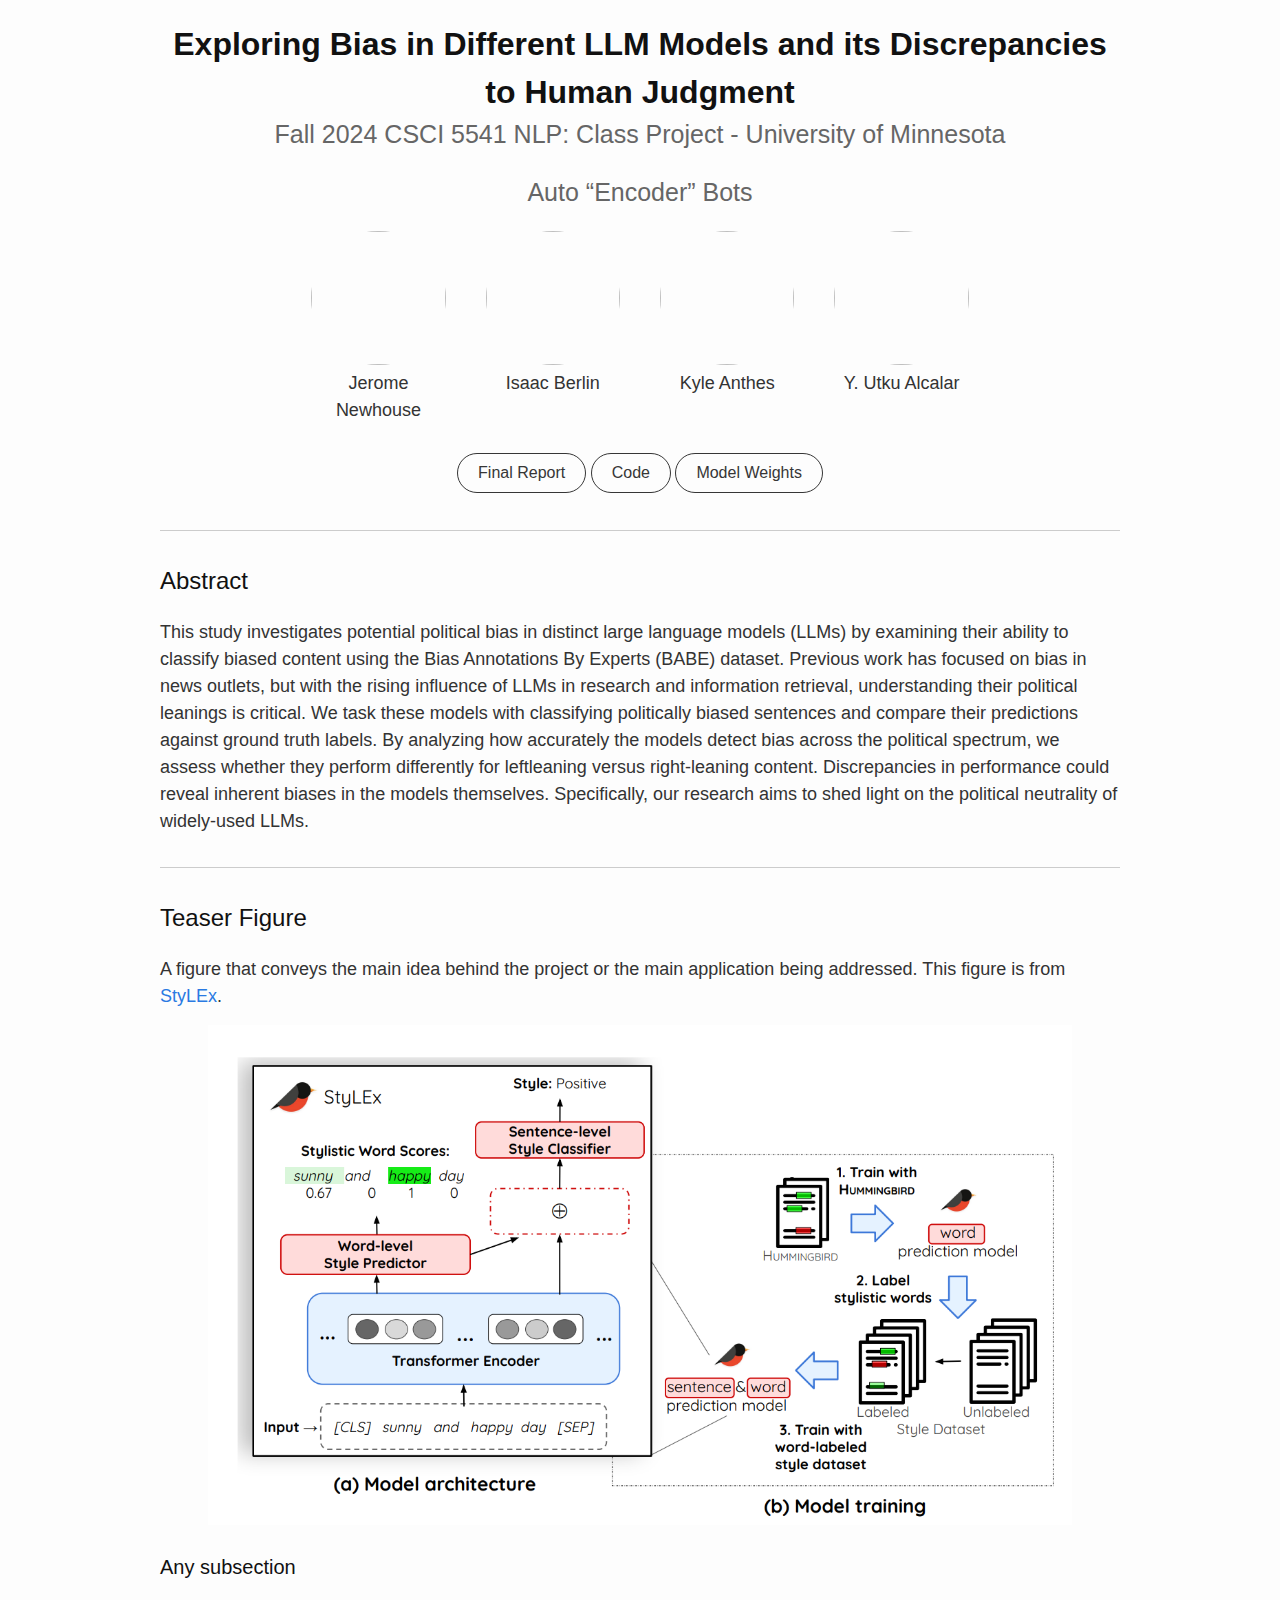
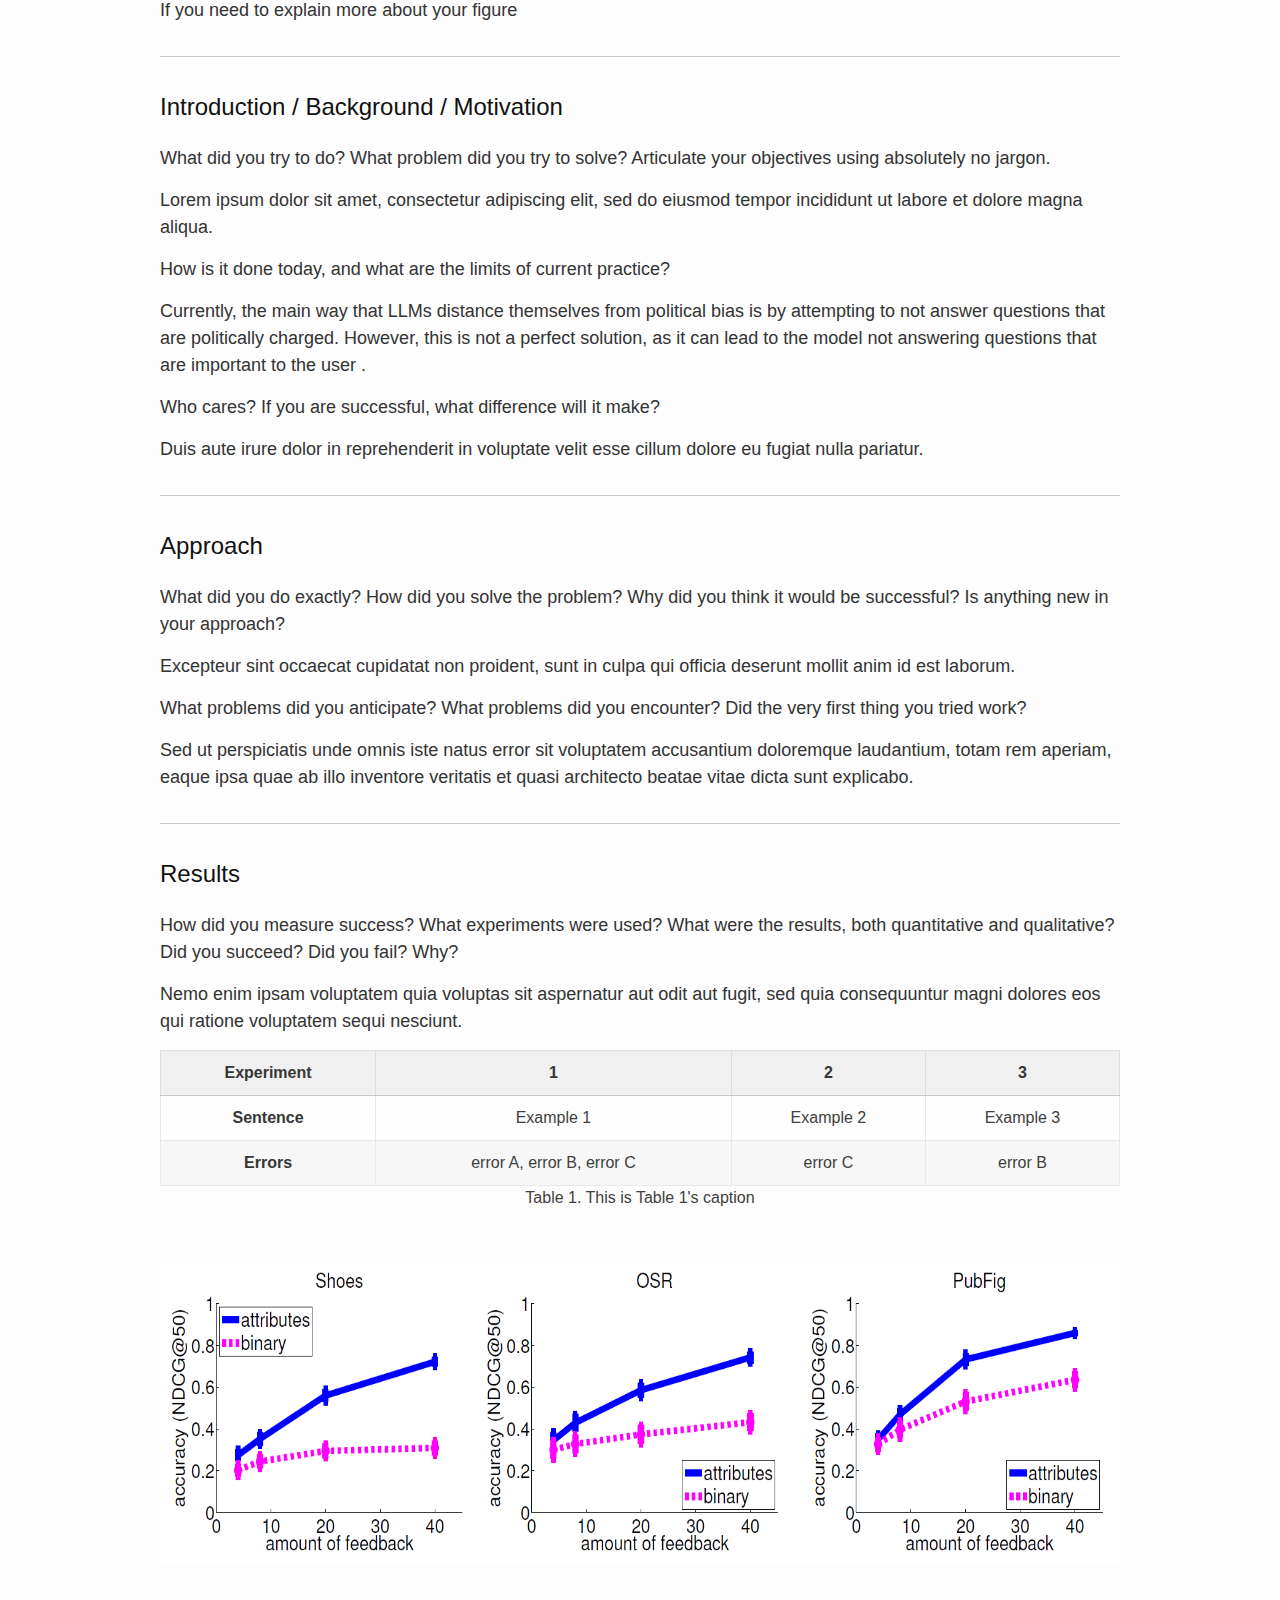
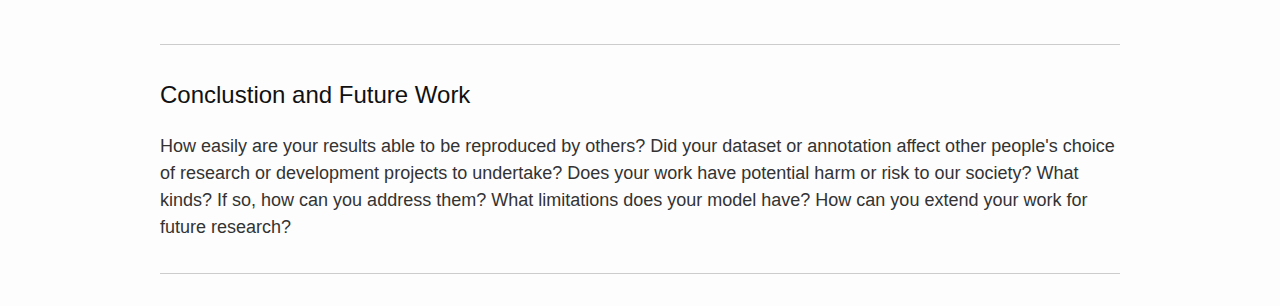
==== webpage/index.html @ 8a313037 "added base files for webpage" ====
<!DOCTYPE html>
<!-- saved from url=(0014)about:internet -->
<html lang=" en-US"><head><meta http-equiv="Content-Type" content="text/html; charset=UTF-8">
  
  <meta http-equiv="X-UA-Compatible" content="IE=edge">
  <meta name="viewport" content="width=device-width, initial-scale=1">
  <title>NLP Class Project | Fall 2024 CSCI 5541 | University of Minnesota</title>

  <link rel="stylesheet" href="./files/bulma.min.css" />

  <link rel="stylesheet" href="./files/styles.css">
  <link rel="preconnect" href="https://fonts.gstatic.com/">
  <link href="./files/css2" rel="stylesheet">
  <link href="./files/css" rel="stylesheet">


  <base href="." target="_blank"></head>


<body>
  <div>
    <div class="wrapper">
      <h1 style="font-family: &#39;Lato&#39;, sans-serif;">Exploring Bias in Different LLM Models and its Discrepancies to Human Judgment</h1>
      <h4 style="font-family: &#39;Lato&#39;, sans-serif; ">Fall 2024 CSCI 5541 NLP: Class Project - University of Minnesota</h4>
      <h4 style="font-family: &#39;Lato&#39;, sans-serif; ">Auto “Encoder” Bots</h4>

      <div class="authors-wrapper">
        
        <div class="author-container">
          <div class="author-image">
                        
              <img src="">
            
            
          </div>
          <p>
                        
            Jerome Newhouse
            
          </p>
        </div>
        
        <div class="author-container">
          <div class="author-image">
            
            <img src="">
            
          </div>
          <p>
            
            Isaac Berlin
            
          </p>
        </div>
        
        <div class="author-container">
          <div class="author-image">
            
              <img src="">            
            
          </div>
          <p>
              Kyle Anthes
          </p>
        </div>
        
        <div class="author-container">
          <div class="author-image">
                        
              <img src="">
            
          </div>
          <p>
            Y. Utku Alcalar
          </p>
        </div>
        
      </div>

      <br/>

      <div class="authors-wrapper">
        <div class="publication-links">
          <!-- Github link -->
          <span class="link-block">
            <a
              href=""
              target="_blank"
              class="external-link button is-normal is-rounded is-dark is-outlined"
            >
            <span>Final Report</span>
            </a>
          </span>
          <span class="link-block">
            <a
              href=""
              target="_blank"
              class="external-link button is-normal is-rounded is-dark is-outlined"
            >
            <span>Code</span>
            </a>
          </span>      
          <span class="link-block">
            <a
              href=""
              target="_blank"
              class="external-link button is-normal is-rounded is-dark is-outlined"
            >
            <span>Model Weights</span>
            </a>
          </span>              
        </div>
      </div>


    </div>
  </div>





  
  


  <div class="wrapper">
    <hr>
    
    <h2 id="abstract">Abstract</h2>

<p>This study investigates potential political bias
  in distinct large language models (LLMs) by
  examining their ability to classify biased content using the Bias Annotations By Experts
  (BABE) dataset. Previous work has focused
  on bias in news outlets, but with the rising influence of LLMs in research and information
  retrieval, understanding their political leanings
  is critical. We task these models with classifying politically biased sentences and compare
  their predictions against ground truth labels.
  By analyzing how accurately the models detect bias across the political spectrum, we assess whether they perform differently for leftleaning versus right-leaning content. Discrepancies in performance could reveal inherent
  biases in the models themselves. Specifically,
  our research aims to shed light on the political
  neutrality of widely-used LLMs.</p>

<hr>

<h2 id="teaser">Teaser Figure</h2>

<p>A figure that conveys the main idea behind the project or the main application being addressed. This figure is from <a href="https://arxiv.org/pdf/2210.07469">StyLEx</a>.</p>

<p class="sys-img"><img src="./files/teaser.png" alt="imgname"></p>


<h3 id="the-timeline-and-the-highlights">Any subsection</h3>

<p>If you need to explain more about your figure</p>

<hr>

<h2 id="introduction">Introduction / Background / Motivation</h2>

<p>
<b>What did you try to do? What problem did you try to solve? Articulate your objectives using absolutely no jargon.</b>
</p>
<p>
Lorem ipsum dolor sit amet, consectetur adipiscing elit, sed do eiusmod tempor incididunt ut labore et dolore magna aliqua.
</p>

<p>
<b>How is it done today, and what are the limits of current practice?</b>
</p>
<p>
Currently, the main way that LLMs distance themselves from political bias is by attempting to not answer questions that are politically charged. 
However, this is not a perfect solution, as it can lead to the model not answering questions that are important to the user .
<p>

<p>
<b>Who cares? If you are successful, what difference will it make?</b>
</p>
<p>
Duis aute irure dolor in reprehenderit in voluptate velit esse cillum dolore eu fugiat nulla pariatur.
</p>

<hr>

<h2 id="approach">Approach</h2>

<p>
<b>What did you do exactly? How did you solve the problem? Why did you think it would be successful? Is anything new in your approach?</b>
</p>

<p>
Excepteur sint occaecat cupidatat non proident, sunt in culpa qui officia deserunt mollit anim id est laborum.
</p>

<p>
<b>What problems did you anticipate? What problems did you encounter? Did the very first thing you tried work?</b>
</p>

<p>
Sed ut perspiciatis unde omnis iste natus error sit voluptatem accusantium doloremque laudantium, totam rem aperiam, eaque ipsa quae ab illo inventore veritatis et quasi architecto beatae vitae dicta sunt explicabo.
</p>

<hr>
    
<h2 id="results">Results</h2>
<p>
<b>How did you measure success? What experiments were used? What were the results, both quantitative and qualitative? Did you succeed? Did you fail? Why?</b>
</p>
<p>
Nemo enim ipsam voluptatem quia voluptas sit aspernatur aut odit aut fugit, sed quia consequuntur magni dolores eos qui ratione voluptatem sequi nesciunt.
</p>
<table>
  <thead>
    <tr>
      <th style="text-align: center"><strong>Experiment</strong></th>
      <th style="text-align: center">1</th>
      <th style="text-align: center">2</th>
      <th style="text-align: center">3</th>
    </tr>
  </thead>
  <tbody>
    <tr>
      <td style="text-align: center"><strong>Sentence</strong></td>
      <td style="text-align: center">Example 1</td>
      <td style="text-align: center">Example 2</td>
      <td style="text-align: center">Example 3</td>
    </tr>
    <tr>
      <td style="text-align: center"><strong>Errors</strong></td>
      <td style="text-align: center">error A, error B, error C</td>
      <td style="text-align: center">error C</td>
      <td style="text-align: center">error B</td>
    </tr>
  </tbody>
  <caption>Table 1. This is Table 1's caption</caption>
</table>
<br>
<div style="text-align: center;">
<img style="height: 300px;" alt="" src="./files/results.png">
</div>
<br><br>

<hr>



<h2 id="conclusion">Conclustion and Future Work</h2>
<p>

  How easily are your results able to be reproduced by others?
  Did your dataset or annotation affect other people's choice of research or development projects to undertake?
  Does your work have potential harm or risk to our society? What kinds? If so, how can you address them?
  What limitations does your model have? How can you extend your work for future research?</p>


<hr>


  </div>
  


</body></html>
---- webpage/files/styles.css ----
/** Reset some basic elements */
body, h1, h2, h3, h4, h5, h6, p, blockquote, pre, hr, dl, dd, ol, ul, figure { margin: 0; padding: 0; }

/** Basic styling */
body { font: 400 16px/1.5 -apple-system, BlinkMacSystemFont, "Segoe UI", Roboto, Helvetica, Arial, sans-serif, "Apple Color Emoji", "Segoe UI Emoji", "Segoe UI Symbol"; color: #111; background-color: #fdfdfd; -webkit-text-size-adjust: 100%; -webkit-font-feature-settings: "kern" 1; -moz-font-feature-settings: "kern" 1; -o-font-feature-settings: "kern" 1; font-feature-settings: "kern" 1; font-kerning: normal; display: flex; min-height: 100vh; flex-direction: column; }

/** Set `margin-bottom` to maintain vertical rhythm */
h1, h2, h3, h4, h5, h6, p, blockquote, pre, ul, ol, dl, figure, .highlight { margin-bottom: 15px; }

/** `main` element */
main { display: block; /* Default value of `display` of `main` element is 'inline' in IE 11. */ }

/** Images */
img { max-width: 100%; vertical-align: middle; }

/** Figures */
figure > img { display: block; }

figcaption { font-size: 14px; }

/** Lists */
ul, ol { margin-left: 30px; }

li > ul, li > ol { margin-bottom: 0; }

/** Headings */
h1, h2, h3, h4, h5, h6 { font-weight: 400; }

/** Links */
a { color: #2a7ae2; text-decoration: none; }

a:visited { color: #1756a9; }

a:hover { color: #111; text-decoration: underline; }

.social-media-list a:hover { text-decoration: none; }

.social-media-list a:hover .username { text-decoration: underline; }

/** Blockquotes */
blockquote { color: #828282; border-left: 4px solid #e8e8e8; padding-left: 15px; font-size: 18px; letter-spacing: -1px; font-style: italic; }

blockquote > :last-child { margin-bottom: 0; }

/** Code formatting */
pre, code { font-size: 15px; border: 1px solid #e8e8e8; border-radius: 3px; background-color: #eef; }

code { padding: 1px 5px; }

pre { padding: 8px 12px; overflow-x: auto; }

pre > code { border: 0; padding-right: 0; padding-left: 0; }

/** Wrapper */
.wrapper { max-width: -webkit-calc(800px - (30px * 2)); max-width: calc(800px - (30px * 2)); margin-right: auto; margin-left: auto; padding-right: 30px; padding-left: 30px; }

@media screen and (max-width: 800px) { .wrapper { max-width: -webkit-calc(800px - (30px)); max-width: calc(800px - (30px)); padding-right: 15px; padding-left: 15px; } }

/** Clearfix */
.footer-col-wrapper:after, .wrapper:after { content: ""; display: table; clear: both; }

/** Icons */
.svg-icon { width: 16px; height: 16px; display: inline-block; fill: #828282; padding-right: 5px; vertical-align: text-top; }

.social-media-list li + li { padding-top: 5px; }

/** Tables */
table { margin-bottom: 30px; width: 100%; text-align: left; color: #3f3f3f; border-collapse: collapse; border: 1px solid #e8e8e8; }

table tr:nth-child(even) { background-color: #f7f7f7; }

table th, table td { padding: 10px 15px; }

table th { background-color: #f0f0f0; border: 1px solid #dedede; border-bottom-color: #c9c9c9; }

table td { border: 1px solid #e8e8e8; }

/** Site header */
.site-header { border-top: 5px solid #424242; border-bottom: 1px solid #e8e8e8; min-height: 55.95px; position: relative; }

.site-title { font-size: 26px; font-weight: 300; line-height: 54px; letter-spacing: -1px; margin-bottom: 0; float: left; }

.site-title, .site-title:visited { color: #424242; }

.site-nav { float: right; line-height: 54px; }

.site-nav .nav-trigger { display: none; }

.site-nav .menu-icon { display: none; }

.site-nav .page-link { color: #111; line-height: 1.5; }

.site-nav .page-link:not(:last-child) { margin-right: 20px; }

@media screen and (max-width: 600px) { .site-nav { position: absolute; top: 9px; right: 15px; background-color: #fdfdfd; border: 1px solid #e8e8e8; border-radius: 5px; text-align: right; } .site-nav label[for="nav-trigger"] { display: block; float: right; width: 36px; height: 36px; z-index: 2; cursor: pointer; } .site-nav .menu-icon { display: block; float: right; width: 36px; height: 26px; line-height: 0; padding-top: 10px; text-align: center; } .site-nav .menu-icon > svg { fill: #424242; } .site-nav input ~ .trigger { clear: both; display: none; } .site-nav input:checked ~ .trigger { display: block; padding-bottom: 5px; } .site-nav .page-link { display: block; padding: 5px 10px; margin-left: 20px; } .site-nav .page-link:not(:last-child) { margin-right: 0; } }

/** Site footer */
.site-footer { border-top: 1px solid #e8e8e8; padding: 30px 0; }

.footer-heading { font-size: 18px; margin-bottom: 15px; }

.contact-list, .social-media-list { list-style: none; margin-left: 0; }

.footer-col-wrapper { font-size: 15px; color: #828282; margin-left: -15px; }

.footer-col { float: left; margin-bottom: 15px; padding-left: 15px; }

.footer-col-1 { width: -webkit-calc(35% - (30px / 2)); width: calc(35% - (30px / 2)); }

.footer-col-2 { width: -webkit-calc(20% - (30px / 2)); width: calc(20% - (30px / 2)); }

.footer-col-3 { width: -webkit-calc(45% - (30px / 2)); width: calc(45% - (30px / 2)); }

@media screen and (max-width: 800px) { .footer-col-1, .footer-col-2 { width: -webkit-calc(50% - (30px / 2)); width: calc(50% - (30px / 2)); } .footer-col-3 { width: -webkit-calc(100% - (30px / 2)); width: calc(100% - (30px / 2)); } }

@media screen and (max-width: 600px) { .footer-col { float: none; width: -webkit-calc(100% - (30px / 2)); width: calc(100% - (30px / 2)); } }

/** Page content */
.page-content { padding: 30px 0; flex: 1; }

.page-heading { font-size: 32px; }

.post-list-heading { font-size: 28px; }

.post-list { margin-left: 0; list-style: none; }

.post-list > li { margin-bottom: 30px; }

.post-meta { font-size: 14px; color: #828282; }

.post-link { display: block; font-size: 24px; }

/** Posts */
.post-header { margin-bottom: 30px; }

.post-title { font-size: 42px; letter-spacing: -1px; line-height: 1; }

@media screen and (max-width: 800px) { .post-title { font-size: 36px; } }

.post-content { margin-bottom: 30px; }

.post-content h2 { font-size: 32px; }

@media screen and (max-width: 800px) { .post-content h2 { font-size: 28px; } }

.post-content h3 { font-size: 26px; }

@media screen and (max-width: 800px) { .post-content h3 { font-size: 22px; } }

.post-content h4 { font-size: 20px; }

@media screen and (max-width: 800px) { .post-content h4 { font-size: 18px; } }

/** Syntax highlighting styles */
.highlight { background: #fff; }

.highlighter-rouge .highlight { background: #eef; }

.highlight .c { color: #998; font-style: italic; }

.highlight .err { color: #a61717; background-color: #e3d2d2; }

.highlight .k { font-weight: bold; }

.highlight .o { font-weight: bold; }

.highlight .cm { color: #998; font-style: italic; }

.highlight .cp { color: #999; font-weight: bold; }

.highlight .c1 { color: #998; font-style: italic; }

.highlight .cs { color: #999; font-weight: bold; font-style: italic; }

.highlight .gd { color: #000; background-color: #fdd; }

.highlight .gd .x { color: #000; background-color: #faa; }

.highlight .ge { font-style: italic; }

.highlight .gr { color: #a00; }

.highlight .gh { color: #999; }

.highlight .gi { color: #000; background-color: #dfd; }

.highlight .gi .x { color: #000; background-color: #afa; }

.highlight .go { color: #888; }

.highlight .gp { color: #555; }

.highlight .gs { font-weight: bold; }

.highlight .gu { color: #aaa; }

.highlight .gt { color: #a00; }

.highlight .kc { font-weight: bold; }

.highlight .kd { font-weight: bold; }

.highlight .kp { font-weight: bold; }

.highlight .kr { font-weight: bold; }

.highlight .kt { color: #458; font-weight: bold; }

.highlight .m { color: #099; }

.highlight .s { color: #d14; }

.highlight .na { color: #008080; }

.highlight .nb { color: #0086B3; }

.highlight .nc { color: #458; font-weight: bold; }

.highlight .no { color: #008080; }

.highlight .ni { color: #800080; }

.highlight .ne { color: #900; font-weight: bold; }

.highlight .nf { color: #900; font-weight: bold; }

.highlight .nn { color: #555; }

.highlight .nt { color: #000080; }

.highlight .nv { color: #008080; }

.highlight .ow { font-weight: bold; }

.highlight .w { color: #bbb; }

.highlight .mf { color: #099; }

.highlight .mh { color: #099; }

.highlight .mi { color: #099; }

.highlight .mo { color: #099; }

.highlight .sb { color: #d14; }

.highlight .sc { color: #d14; }

.highlight .sd { color: #d14; }

.highlight .s2 { color: #d14; }

.highlight .se { color: #d14; }

.highlight .sh { color: #d14; }

.highlight .si { color: #d14; }

.highlight .sx { color: #d14; }

.highlight .sr { color: #009926; }

.highlight .s1 { color: #d14; }

.highlight .ss { color: #990073; }

.highlight .bp { color: #999; }

.highlight .vc { color: #008080; }

.highlight .vg { color: #008080; }

.highlight .vi { color: #008080; }

.highlight .il { color: #099; }

.wrapper { max-width: calc(1000px - (10px * 2)); padding-right: 10px; padding-left: 10px; }

h1 { font-weight: bold; font-size: 32px; margin-top: 20px; margin-bottom: 0px; text-align: center; }

hr { margin-top: 32px; margin-bottom: 32px; background-color: #ccc; border: 0px; height: 1px; }

h4 { color: #666; font-size: 25px; margin-bottom: 20px; text-align: center; }

h2 { font-size: 24px; margin-bottom: 20px; }

h3 { font-size: 20px; padding-top: 12px; }

p { font-size: 18px; color: #333; font-weight: 300; }

.video-wrapper { text-align: center; margin-bottom: 20px; position: relative; width: 100%; padding-bottom: 56.25%; }

iframe { position: absolute; width: 100%; height: 100%; left: 0; top: 0; }

.links-wrapper { display: flex; flex-direction: row; align-items: flex-start; justify-content: center; gap: 40px; text-align: center; }


.authors-wrapper { display: flex; flex-direction: row; align-items: flex-start; justify-content: center; gap: 40px; text-align: center; }


.author-container { width: 14%; align-self: flex-start; }

.author-container p { margin-bottom: 0px; font-size: 18px; }

.author-image { position: relative; width: 100%; padding-bottom: 100%; margin-bottom: 5px; }

.author-image img { position: absolute; width: 100%; height: 100%; top: 0; left: 0; border-radius: 50%; }

.center { text-align: center; }

.acknowledgement { color: #999; font-size: 12px; }

.logos { text-align: center; }

.logos img { padding: 0 4px 0 4px; height: 28px; }

.img-left { display: inline-block; width: 45%; }

.text-right { display: inline-block; width: calc(54% - 16px); margin-left: 16px; vertical-align: middle; }

.quote { width: 70%; margin-left: 15%; }

pre { display: block; font-size: 14px; color: #333; word-break: break-all; word-wrap: break-word; background-color: #f5f5f5; border: 1px solid #ccc; border-radius: 4px; }

.sys-img { width: 90%; margin-left: 5%; }

.sys-img-small { width: 70%; margin-left: 15%; }

.sys-icon-img img { width: 25px; }

.links p { margin-bottom: 10px; }

@media (max-width: 600px) { h4 { font-size: 20px; } h2 { font-size: 20px; } h3 { font-size: 16px; } p { font-size: 14px; } .author-container p { font-size: 10px; } pre { font-size: 10px; } .wrapper { max-width: calc(100vw - 20px); padding-right: 10px; padding-left: 10px; } .authors-wrapper { display: flex; flex-direction: row; align-items: flex-start; justify-content: center; gap: 10px; text-align: center; } .author-container { width: 12%; align-self: flex-start; } .img-left { display: block; text-align: center; width: 70%; margin-left: 15%; } .text-right { width: 100%; margin-left: 0px; } .sys-img { width: 100%; margin-left: 0; } }

caption {
    caption-side: bottom;
}
/*# sourceMappingURL=styles.css.map */




.link-block a {
    margin-top: 5px;
    margin-bottom: 5px;
}
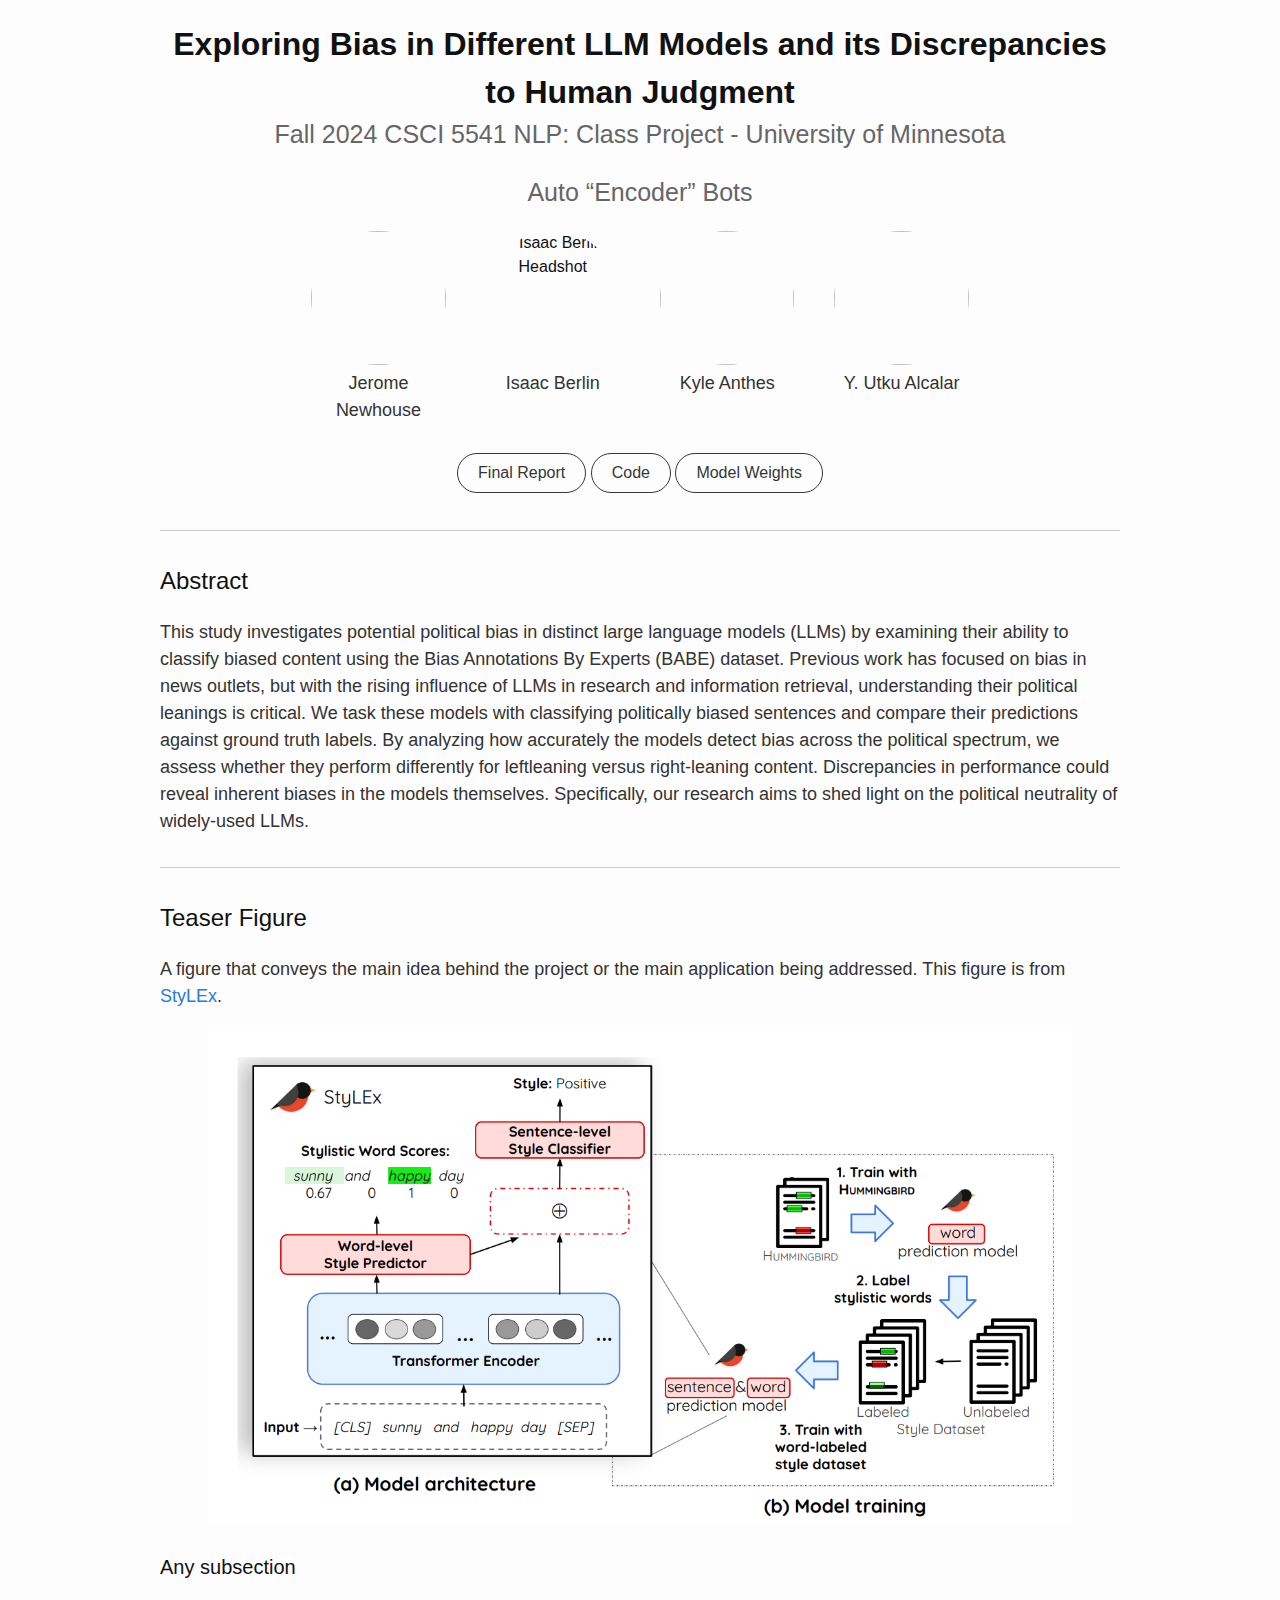
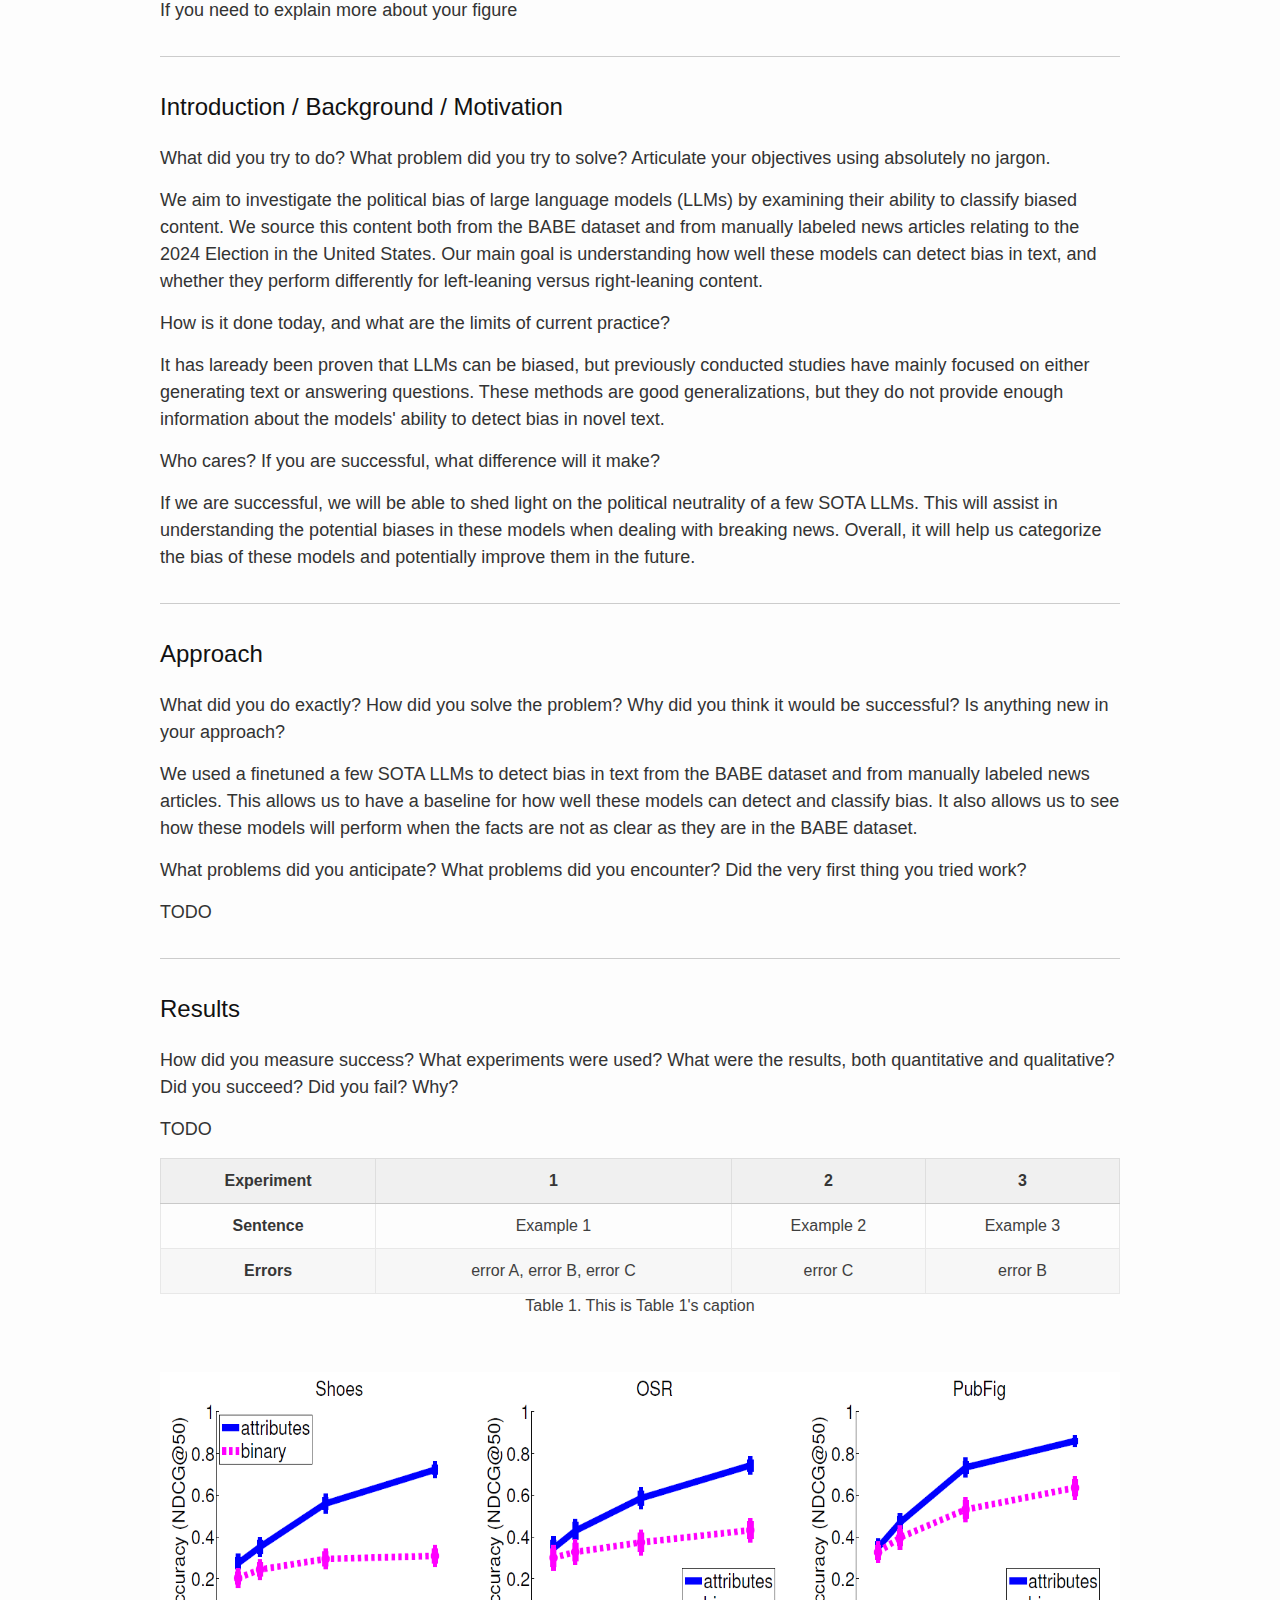
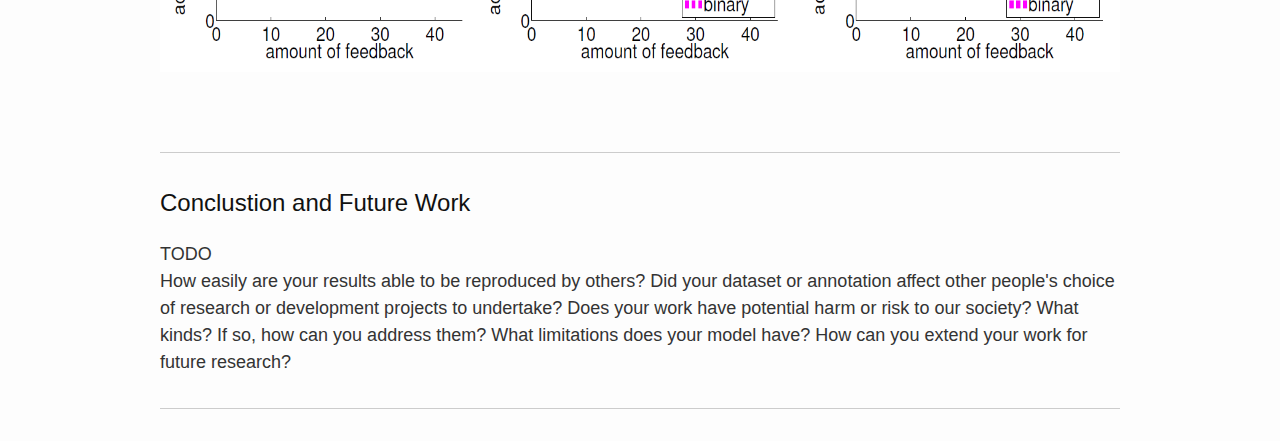
==== commit ee46a554: "Added most webpage requirements" ====
--- a/webpage/index.html
+++ b/webpage/index.html
@@ -43,7 +43,7 @@
         <div class="author-container">
           <div class="author-image">
             
-            <img src="">
+            <img src="C:\Users\super\dev\LLM_Model_Bias\webpage\files\img\Isaac_Berlin_Headshot.png" alt="Isaac Berlin Headshot">
             
           </div>
           <p>
@@ -93,7 +93,7 @@
           </span>
           <span class="link-block">
             <a
-              href=""
+              href="https://github.com/isaac-berlin/LLM_Model_Bias"
               target="_blank"
               class="external-link button is-normal is-rounded is-dark is-outlined"
             >
@@ -163,22 +163,26 @@
 <b>What did you try to do? What problem did you try to solve? Articulate your objectives using absolutely no jargon.</b>
 </p>
 <p>
-Lorem ipsum dolor sit amet, consectetur adipiscing elit, sed do eiusmod tempor incididunt ut labore et dolore magna aliqua.
+We aim to investigate the political bias of large language models (LLMs) by examining their ability to classify biased content.
+We source this content both from the BABE dataset and from manually labeled news articles relating to the 2024 Election in the United States.
+Our main goal is understanding how well these models can detect bias in text, and whether they perform differently for left-leaning versus right-leaning content.
 </p>
 
 <p>
 <b>How is it done today, and what are the limits of current practice?</b>
 </p>
 <p>
-Currently, the main way that LLMs distance themselves from political bias is by attempting to not answer questions that are politically charged. 
-However, this is not a perfect solution, as it can lead to the model not answering questions that are important to the user .
+It has laready been proven that LLMs can be biased, but previously conducted studies have mainly focused on either generating text or answering questions.
+These methods are good generalizations, but they do not provide enough information about the models' ability to detect bias in novel text.
 <p>
 
 <p>
 <b>Who cares? If you are successful, what difference will it make?</b>
 </p>
 <p>
-Duis aute irure dolor in reprehenderit in voluptate velit esse cillum dolore eu fugiat nulla pariatur.
+If we are successful, we will be able to shed light on the political neutrality of a few SOTA LLMs. 
+This will assist in understanding the potential biases in these models when dealing with breaking news.
+Overall, it will help us categorize the bias of these models and potentially improve them in the future.
 </p>
 
 <hr>
@@ -190,7 +194,9 @@
 </p>
 
 <p>
-Excepteur sint occaecat cupidatat non proident, sunt in culpa qui officia deserunt mollit anim id est laborum.
+We used a finetuned a few SOTA LLMs to detect bias in text from the BABE dataset and from manually labeled news articles. 
+This allows us to have a baseline for how well these models can detect and classify bias. 
+It also allows us to see how these models will perform when the facts are not as clear as they are in the BABE dataset.
 </p>
 
 <p>
@@ -198,7 +204,7 @@
 </p>
 
 <p>
-Sed ut perspiciatis unde omnis iste natus error sit voluptatem accusantium doloremque laudantium, totam rem aperiam, eaque ipsa quae ab illo inventore veritatis et quasi architecto beatae vitae dicta sunt explicabo.
+TODO
 </p>
 
 <hr>
@@ -208,7 +214,7 @@
 <b>How did you measure success? What experiments were used? What were the results, both quantitative and qualitative? Did you succeed? Did you fail? Why?</b>
 </p>
 <p>
-Nemo enim ipsam voluptatem quia voluptas sit aspernatur aut odit aut fugit, sed quia consequuntur magni dolores eos qui ratione voluptatem sequi nesciunt.
+TODO
 </p>
 <table>
   <thead>
@@ -248,6 +254,9 @@
 <h2 id="conclusion">Conclustion and Future Work</h2>
 <p>
 
+  TODO
+  <br>
+
   How easily are your results able to be reproduced by others?
   Did your dataset or annotation affect other people's choice of research or development projects to undertake?
   Does your work have potential harm or risk to our society? What kinds? If so, how can you address them?
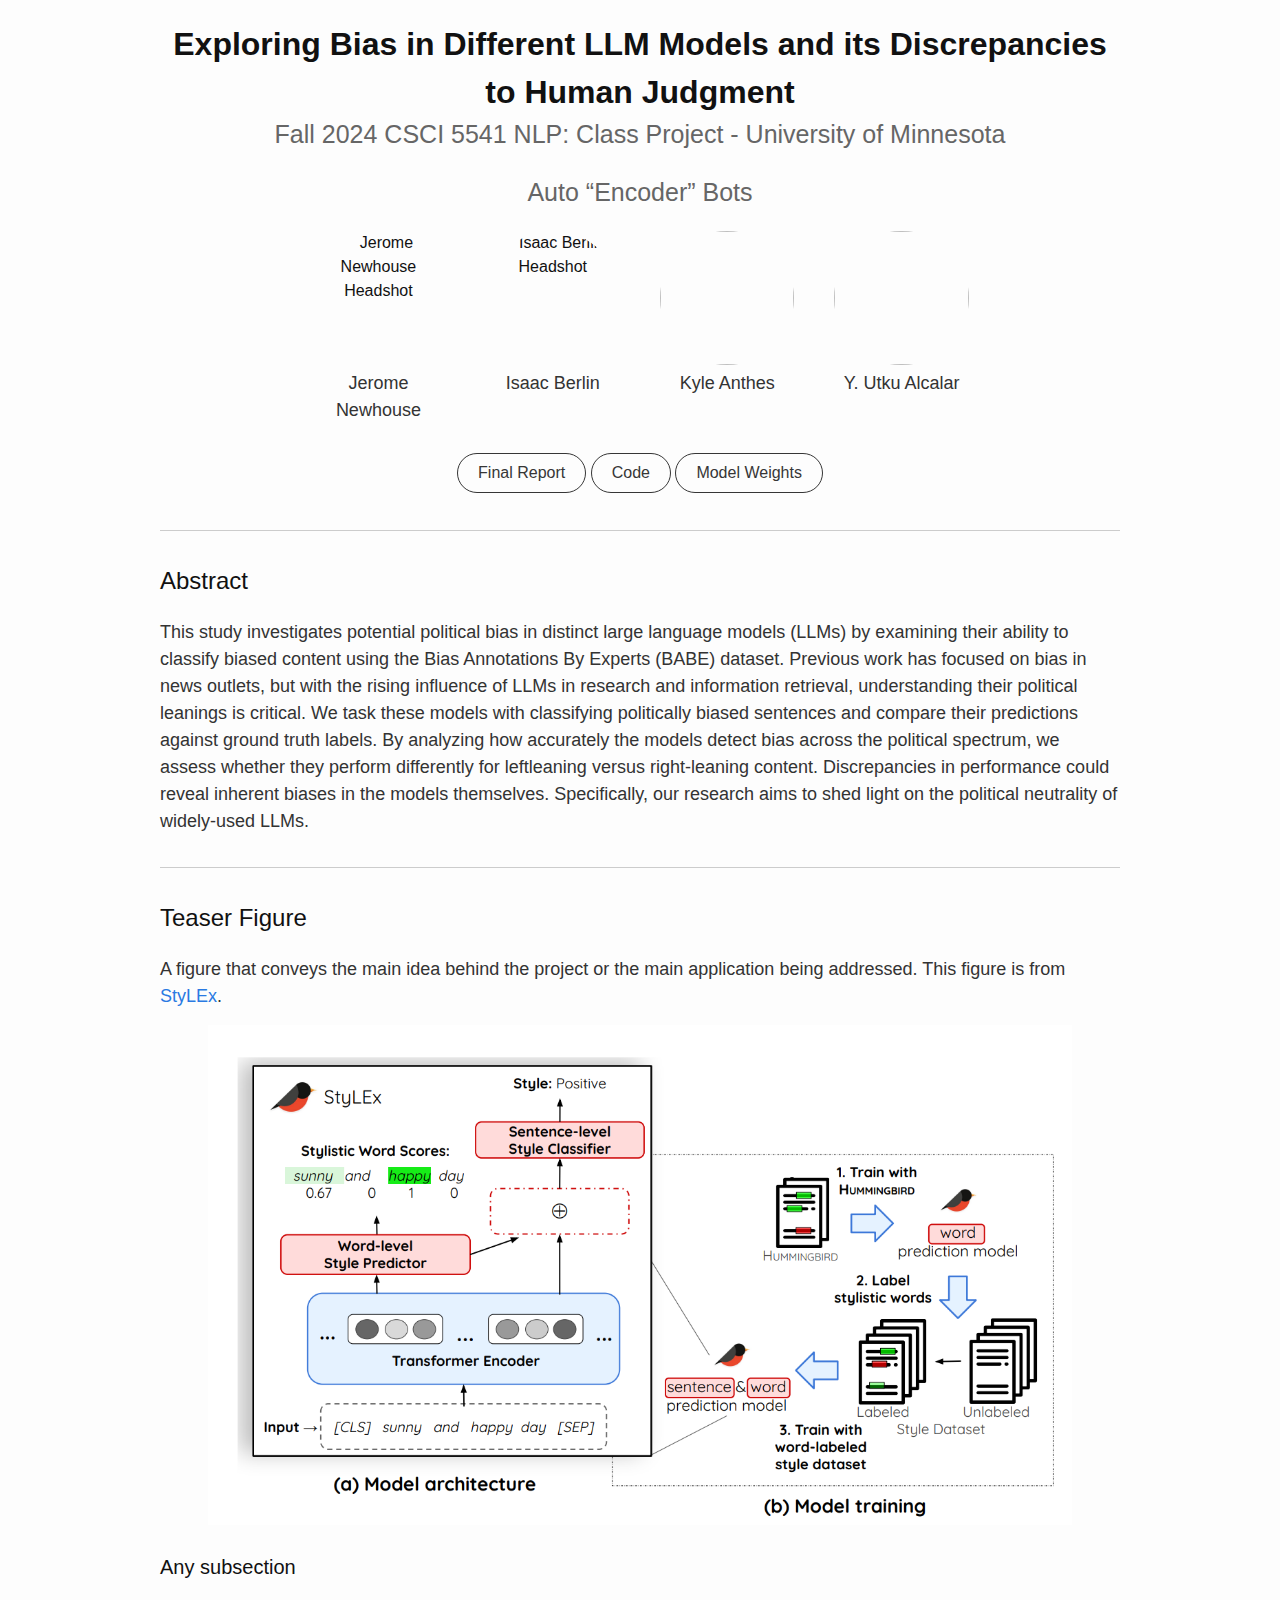
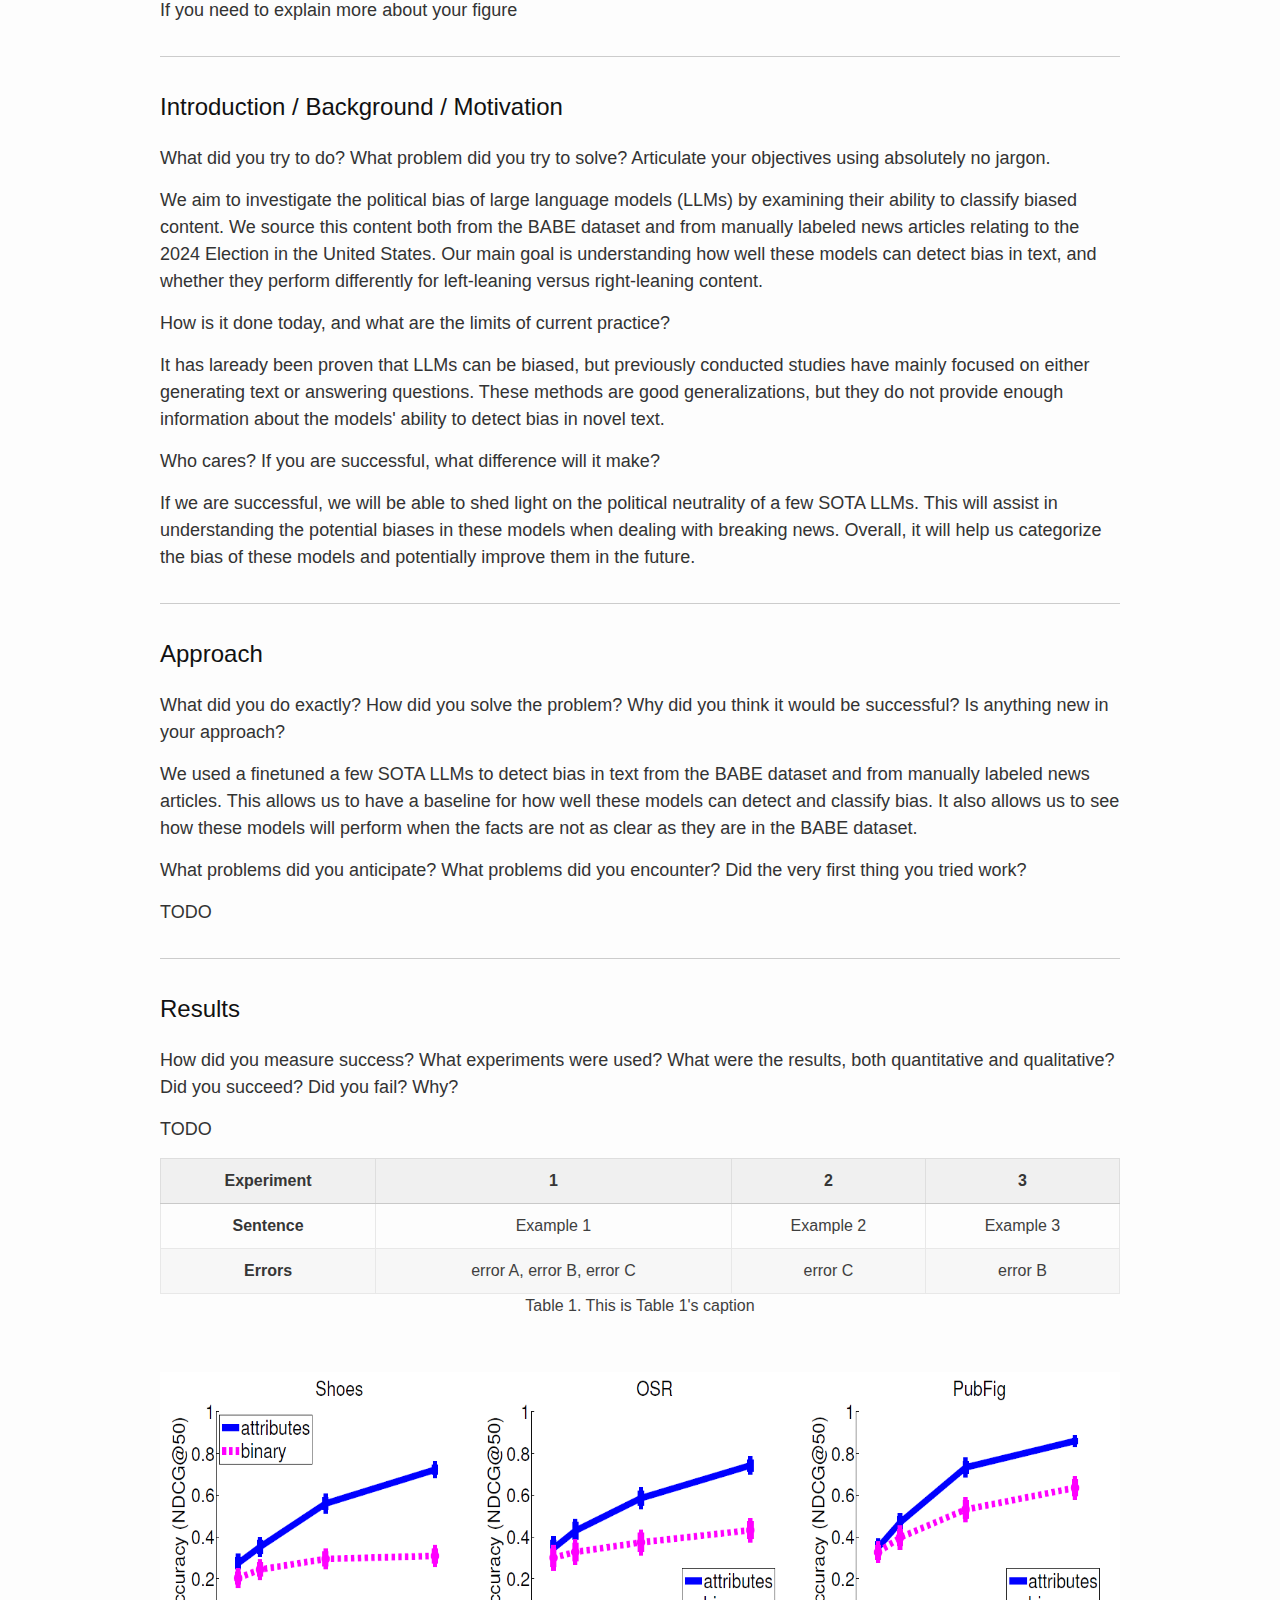
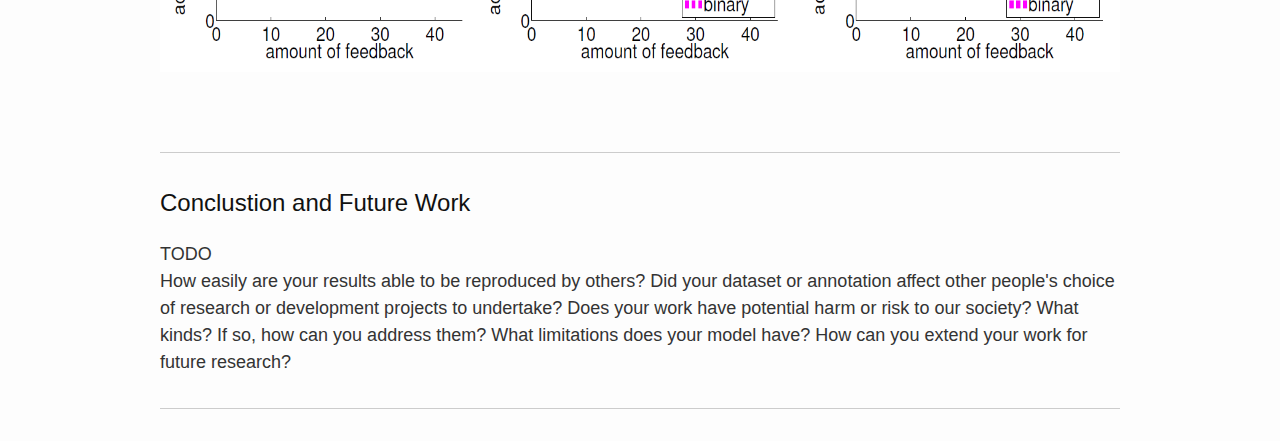
==== commit 1c883a89: "Update index.html" ====
--- a/webpage/index.html
+++ b/webpage/index.html
@@ -29,7 +29,7 @@
         <div class="author-container">
           <div class="author-image">
                         
-              <img src="">
+              <img src="C:\Users\super\dev\LLM_Model_Bias\webpage\files\img\Jerome_Newhouse_Headshot.png" alt="Jerome Newhouse Headshot">
             
             
           </div>
